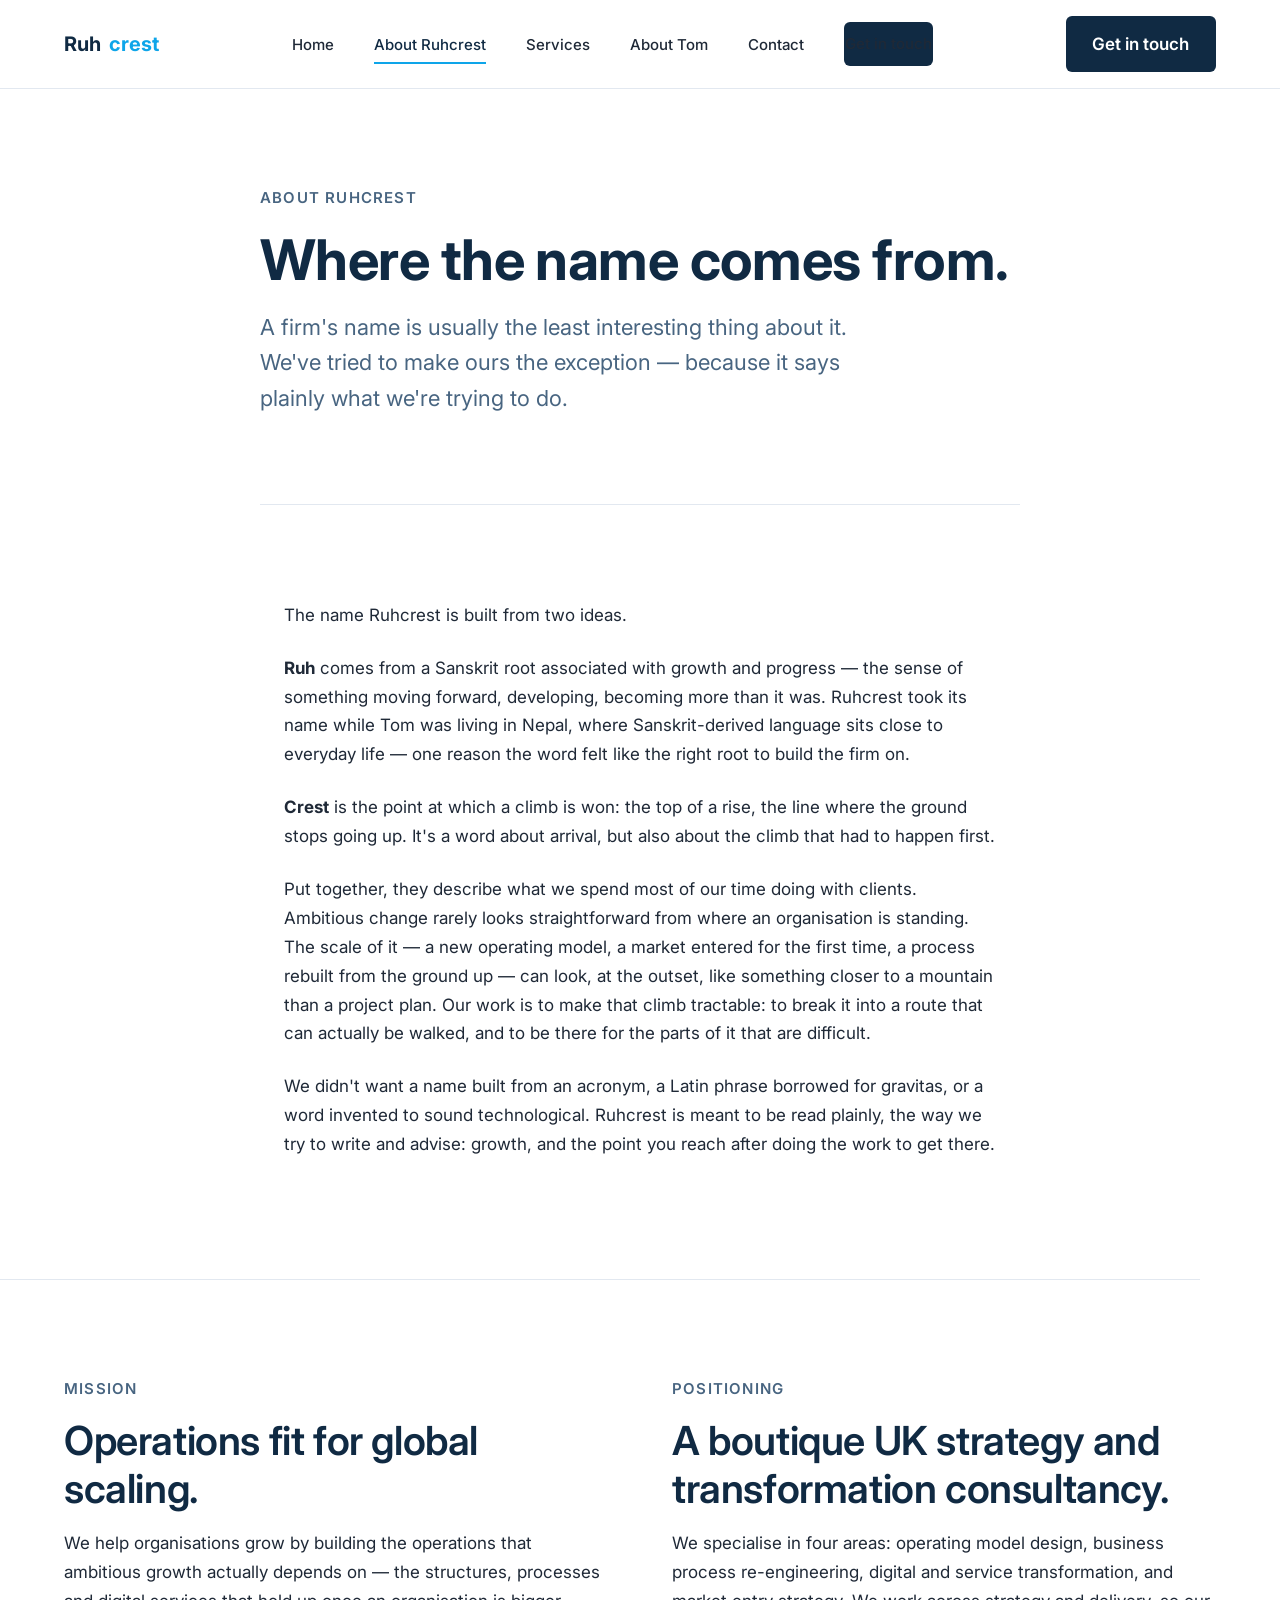
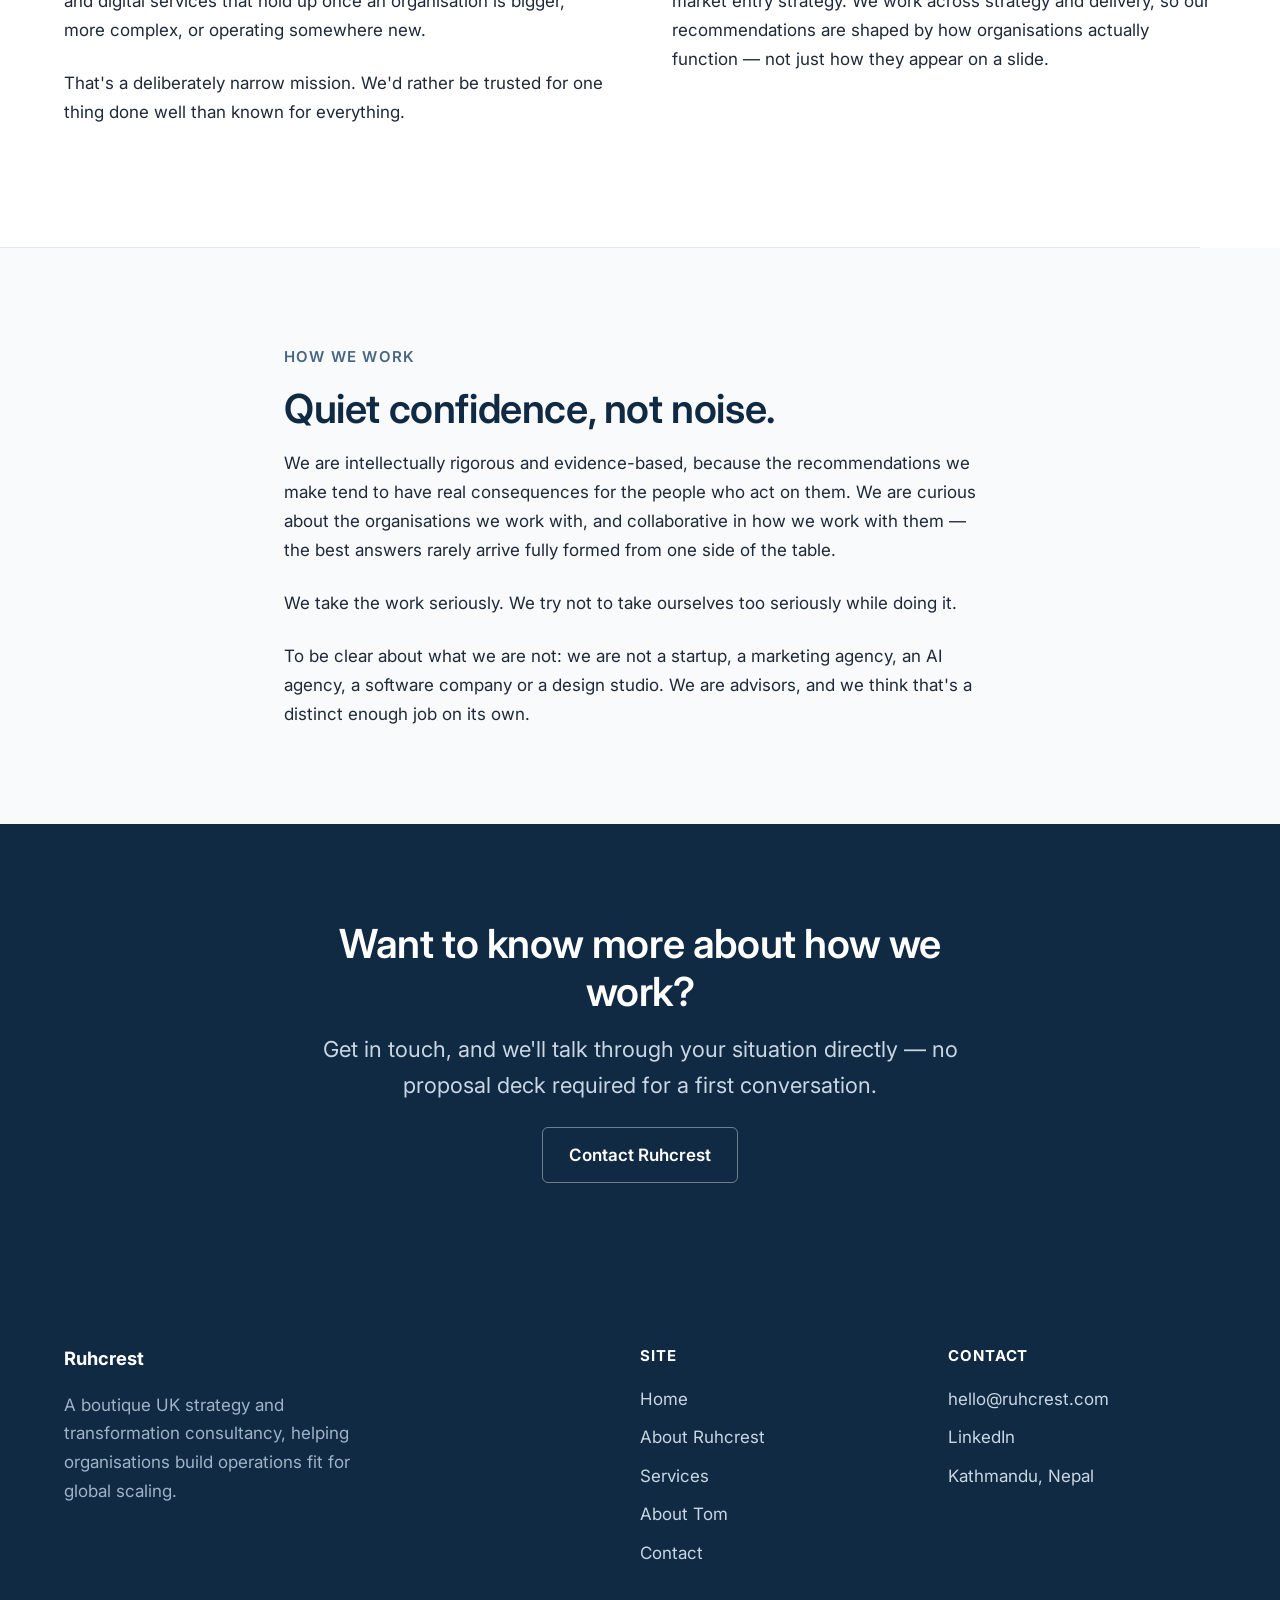
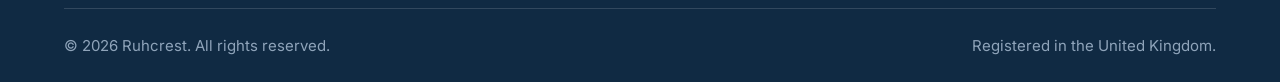
==== about.html @ d0ab8a47 "Initial commit: Ruhcrest website draft" ====
<!DOCTYPE html>
<html lang="en">
<head>
  <meta charset="UTF-8">
  <meta name="viewport" content="width=device-width, initial-scale=1.0">
  <title>About Ruhcrest — Strategy &amp; Transformation Consultancy</title>
  <meta name="description" content="The story behind the name Ruhcrest, and the firm's mission, positioning and approach.">
  <link rel="preconnect" href="https://fonts.googleapis.com">
  <link rel="preconnect" href="https://fonts.gstatic.com" crossorigin>
  <link href="https://fonts.googleapis.com/css2?family=Inter:wght@400;500;600;700&display=swap" rel="stylesheet">
  <link rel="stylesheet" href="css/styles.css">
  <link rel="icon" href="assets/favicon.svg" type="image/svg+xml">
</head>
<body>
  <a class="skip-link" href="#main">Skip to content</a>

  <header class="site-header">
    <nav class="nav" aria-label="Primary">
      <a href="index.html" class="brand">Ruh<span class="brand-crest">crest</span></a>
      <button class="nav-toggle" aria-expanded="false" aria-controls="nav-links" aria-label="Open menu">
        <span></span>
      </button>
      <ul class="nav-links" id="nav-links">
        <li><a href="index.html">Home</a></li>
        <li><a href="about.html" aria-current="page">About Ruhcrest</a></li>
        <li><a href="services.html">Services</a></li>
        <li><a href="team.html">About Tom</a></li>
        <li><a href="contact.html">Contact</a></li>
        <li class="nav-cta-mobile"><a href="contact.html" class="btn btn-primary">Get in touch</a></li>
      </ul>
      <a href="contact.html" class="btn btn-primary nav-cta">Get in touch</a>
    </nav>
  </header>

  <main id="main">

    <section class="page-header container-narrow">
      <span class="eyebrow">About Ruhcrest</span>
      <h1>Where the name comes from.</h1>
      <p class="lead">A firm's name is usually the least interesting thing about it. We've tried to make ours the exception — because it says plainly what we're trying to do.</p>
    </section>

    <section class="section">
      <div class="container-narrow">
        <p>The name Ruhcrest is built from two ideas.</p>

        <p><strong>Ruh</strong> comes from a Sanskrit root associated with growth and progress — the sense of something moving forward, developing, becoming more than it was. Ruhcrest took its name while Tom was living in Nepal, where Sanskrit-derived language sits close to everyday life — one reason the word felt like the right root to build the firm on.</p>

        <p><strong>Crest</strong> is the point at which a climb is won: the top of a rise, the line where the ground stops going up. It's a word about arrival, but also about the climb that had to happen first.</p>

        <p>Put together, they describe what we spend most of our time doing with clients. Ambitious change rarely looks straightforward from where an organisation is standing. The scale of it — a new operating model, a market entered for the first time, a process rebuilt from the ground up — can look, at the outset, like something closer to a mountain than a project plan. Our work is to make that climb tractable: to break it into a route that can actually be walked, and to be there for the parts of it that are difficult.</p>

        <p>We didn't want a name built from an acronym, a Latin phrase borrowed for gravitas, or a word invented to sound technological. Ruhcrest is meant to be read plainly, the way we try to write and advise: growth, and the point you reach after doing the work to get there.</p>
      </div>
    </section>

    <hr class="section-divider container">

    <section class="section">
      <div class="container split">
        <div>
          <span class="eyebrow">Mission</span>
          <h2>Operations fit for global scaling.</h2>
          <p>We help organisations grow by building the operations that ambitious growth actually depends on — the structures, processes and digital services that hold up once an organisation is bigger, more complex, or operating somewhere new.</p>
          <p>That's a deliberately narrow mission. We'd rather be trusted for one thing done well than known for everything.</p>
        </div>
        <div>
          <span class="eyebrow">Positioning</span>
          <h2>A boutique UK strategy and transformation consultancy.</h2>
          <p>We specialise in four areas: operating model design, business process re-engineering, digital and service transformation, and market entry strategy. We work across strategy and delivery, so our recommendations are shaped by how organisations actually function — not just how they appear on a slide.</p>
        </div>
      </div>
    </section>

    <hr class="section-divider container">

    <section class="section section-grey">
      <div class="container-narrow">
        <span class="eyebrow">How we work</span>
        <h2>Quiet confidence, not noise.</h2>
        <p>We are intellectually rigorous and evidence-based, because the recommendations we make tend to have real consequences for the people who act on them. We are curious about the organisations we work with, and collaborative in how we work with them — the best answers rarely arrive fully formed from one side of the table.</p>
        <p>We take the work seriously. We try not to take ourselves too seriously while doing it.</p>
        <p class="mb-0">To be clear about what we are not: we are not a startup, a marketing agency, an AI agency, a software company or a design studio. We are advisors, and we think that's a distinct enough job on its own.</p>
      </div>
    </section>

    <section class="cta-band">
      <div class="container-narrow">
        <h2>Want to know more about how we work?</h2>
        <p class="lead">Get in touch, and we'll talk through your situation directly — no proposal deck required for a first conversation.</p>
        <div class="btn-row">
          <a href="contact.html" class="btn btn-secondary">Contact Ruhcrest</a>
        </div>
      </div>
    </section>

  </main>

  <footer class="site-footer">
    <div class="container">
      <div class="footer-grid">
        <div>
          <p class="footer-brand">Ruhcrest</p>
          <p class="footer-tagline">A boutique UK strategy and transformation consultancy, helping organisations build operations fit for global scaling.</p>
        </div>
        <div>
          <p class="footer-heading">Site</p>
          <ul class="footer-links">
            <li><a href="index.html">Home</a></li>
            <li><a href="about.html">About Ruhcrest</a></li>
            <li><a href="services.html">Services</a></li>
            <li><a href="team.html">About Tom</a></li>
            <li><a href="contact.html">Contact</a></li>
          </ul>
        </div>
        <div>
          <p class="footer-heading">Contact</p>
          <ul class="footer-links">
            <li><a href="mailto:hello@ruhcrest.com">hello@ruhcrest.com</a></li>
            <li><a href="https://www.linkedin.com/company/ruhcrest" target="_blank" rel="noopener">LinkedIn</a></li>
            <li>Kathmandu, Nepal</li>
          </ul>
        </div>
      </div>
      <div class="footer-bottom">
        <span>© 2026 Ruhcrest. All rights reserved.</span>
        <span>Registered in the United Kingdom.</span>
      </div>
    </div>
  </footer>

  <script src="js/main.js"></script>
</body>
</html>
---- css/styles.css ----
/* =========================================================
   Ruhcrest — Stylesheet
   A boutique strategy and transformation consultancy.
   Design language: The Economist / GOV.UK / McKinsey.
   Calm, evidence-based, restrained. No gradients, no glow.
   ========================================================= */

/* ---- 1. Design tokens ---------------------------------- */
:root {
  /* Colour */
  --color-primary: #102A43;      /* deep navy — headings, nav, footer */
  --color-secondary: #486581;    /* steel blue — supporting text, links */
  --color-accent: #0EA5E9;       /* sky blue — used sparingly */
  --color-background: #FFFFFF;
  --color-text: #1F2937;
  --color-light-grey: #F8FAFC;
  --color-border: #E2E8F0;
  --color-border-strong: #CBD5E1;

  /* Type */
  --font-base: 'Inter', -apple-system, BlinkMacSystemFont, 'Segoe UI', Roboto, sans-serif;
  --fs-h1: clamp(2.25rem, 4vw + 1rem, 3.5rem);
  --fs-h2: clamp(1.75rem, 2.4vw + 1rem, 2.5rem);
  --fs-h3: clamp(1.25rem, 1.2vw + 1rem, 1.5rem);
  --fs-lead: clamp(1.125rem, 1vw + 1rem, 1.375rem);
  --fs-body: 1.0625rem;
  --fs-small: 0.9375rem;
  --lh-heading: 1.2;
  --lh-body: 1.7;

  /* Layout */
  --max-width: 1200px;
  --max-width-narrow: 760px;
  --space-1: 0.5rem;
  --space-2: 1rem;
  --space-3: 1.5rem;
  --space-4: 2.5rem;
  --space-5: 4rem;
  --space-6: 6rem;
  --space-7: 8rem;
  --radius: 6px;
  --shadow-soft: 0 1px 3px rgba(16, 42, 67, 0.06), 0 4px 16px rgba(16, 42, 67, 0.06);
}

/* ---- 2. Reset -------------------------------------------- */
*, *::before, *::after { box-sizing: border-box; }
html { scroll-behavior: smooth; }
body {
  margin: 0;
  font-family: var(--font-base);
  font-size: var(--fs-body);
  line-height: var(--lh-body);
  color: var(--color-text);
  background: var(--color-background);
  -webkit-font-smoothing: antialiased;
}
img { max-width: 100%; display: block; }
ul, ol { padding: 0; margin: 0; }
figure { margin: 0; }

h1, h2, h3, h4 {
  font-family: var(--font-base);
  color: var(--color-primary);
  line-height: var(--lh-heading);
  font-weight: 600;
  margin: 0 0 var(--space-2);
  letter-spacing: -0.01em;
}
h1 { font-size: var(--fs-h1); font-weight: 700; }
h2 { font-size: var(--fs-h2); }
h3 { font-size: var(--fs-h3); }
p { margin: 0 0 var(--space-3); }
a { color: var(--color-secondary); text-decoration: none; }
a:hover { color: var(--color-primary); }
a:focus-visible,
button:focus-visible,
input:focus-visible,
textarea:focus-visible {
  outline: 2px solid var(--color-accent);
  outline-offset: 3px;
}

@media (prefers-reduced-motion: reduce) {
  html { scroll-behavior: auto; }
  * { animation-duration: 0.001ms !important; transition-duration: 0.001ms !important; }
}

/* ---- 3. Layout helpers ------------------------------------ */
.container {
  max-width: var(--max-width);
  margin: 0 auto;
  padding: 0 var(--space-3);
}
.container-narrow {
  max-width: var(--max-width-narrow);
  margin: 0 auto;
  padding: 0 var(--space-3);
}
.section { padding: var(--space-6) 0; }
.section-tight { padding: var(--space-5) 0; }
.section-grey { background: var(--color-light-grey); }
.section-divider {
  border: 0;
  border-top: 1px solid var(--color-border);
  margin: 0;
}
.eyebrow {
  display: block;
  font-size: var(--fs-small);
  font-weight: 600;
  text-transform: uppercase;
  letter-spacing: 0.08em;
  color: var(--color-secondary);
  margin-bottom: var(--space-2);
}
.lead {
  font-size: var(--fs-lead);
  color: var(--color-secondary);
  line-height: 1.6;
}
.visually-hidden {
  position: absolute;
  width: 1px; height: 1px;
  padding: 0; margin: -1px;
  overflow: hidden;
  clip: rect(0,0,0,0);
  white-space: nowrap; border: 0;
}
.skip-link {
  position: absolute;
  left: -9999px;
  top: 0;
  background: var(--color-primary);
  color: #fff;
  padding: var(--space-2) var(--space-3);
  z-index: 200;
  border-radius: 0 0 var(--radius) 0;
}
.skip-link:focus {
  left: 0;
  color: #fff;
}

/* ---- 4. Buttons ------------------------------------------- */
.btn {
  display: inline-flex;
  align-items: center;
  gap: 0.5rem;
  font-family: var(--font-base);
  font-size: var(--fs-body);
  font-weight: 600;
  padding: 0.8rem 1.6rem;
  border-radius: var(--radius);
  border: 1px solid transparent;
  cursor: pointer;
  transition: background-color 0.15s ease, color 0.15s ease, border-color 0.15s ease;
}
.btn-primary {
  background: var(--color-primary);
  color: #fff;
}
.btn-primary:hover { background: #0B1F32; color: #fff; }
.btn-secondary {
  background: transparent;
  color: var(--color-primary);
  border-color: var(--color-border-strong);
}
.btn-secondary:hover {
  border-color: var(--color-primary);
  color: var(--color-primary);
  background: var(--color-light-grey);
}
.btn-row { display: flex; flex-wrap: wrap; gap: var(--space-2); }

/* ---- 5. Header / navigation --------------------------------- */
.site-header {
  border-bottom: 1px solid var(--color-border);
  background: rgba(255, 255, 255, 0.96);
  position: sticky;
  top: 0;
  z-index: 100;
  backdrop-filter: saturate(180%) blur(6px);
}
.nav {
  max-width: var(--max-width);
  margin: 0 auto;
  padding: var(--space-2) var(--space-3);
  display: flex;
  align-items: center;
  justify-content: space-between;
}
.brand {
  display: flex;
  align-items: baseline;
  gap: 0.5rem;
  font-weight: 700;
  font-size: 1.25rem;
  color: var(--color-primary);
}
.brand span.brand-crest {
  color: var(--color-accent);
}
.nav-links {
  display: flex;
  align-items: center;
  gap: var(--space-4);
  list-style: none;
}
.nav-links a {
  color: var(--color-text);
  font-weight: 500;
  font-size: var(--fs-small);
  padding: 0.5rem 0;
  border-bottom: 2px solid transparent;
}
.nav-links a:hover,
.nav-links a[aria-current="page"] {
  color: var(--color-primary);
  border-bottom-color: var(--color-accent);
}
.nav-cta { display: none; }
.nav-toggle {
  display: none;
  background: none;
  border: 1px solid var(--color-border-strong);
  border-radius: var(--radius);
  padding: 0.5rem 0.7rem;
  cursor: pointer;
}
.nav-toggle span,
.nav-toggle span::before,
.nav-toggle span::after {
  display: block;
  width: 20px;
  height: 2px;
  background: var(--color-primary);
  position: relative;
  transition: transform 0.2s ease;
}
.nav-toggle span::before,
.nav-toggle span::after {
  content: "";
  position: absolute;
  left: 0;
}
.nav-toggle span::before { top: -6px; }
.nav-toggle span::after { top: 6px; }

@media (min-width: 860px) {
  .nav-cta { display: inline-flex; }
}

@media (max-width: 859px) {
  .nav-toggle { display: inline-flex; align-items: center; justify-content: center; }
  .nav-links {
    position: absolute;
    top: 100%;
    left: 0;
    right: 0;
    background: #fff;
    flex-direction: column;
    align-items: flex-start;
    gap: 0;
    border-bottom: 1px solid var(--color-border);
    max-height: 0;
    overflow: hidden;
    transition: max-height 0.25s ease;
  }
  .nav-links.is-open { max-height: 400px; }
  .nav-links li { width: 100%; }
  .nav-links a {
    display: block;
    width: 100%;
    padding: var(--space-2) var(--space-3);
    border-bottom: 1px solid var(--color-border);
  }
  .nav-links .nav-cta-mobile { display: block; padding: var(--space-2) var(--space-3); }
}

/* ---- 6. Hero ------------------------------------------------ */
.hero {
  padding: var(--space-7) 0 var(--space-6);
  position: relative;
  overflow: hidden;
}
.hero-inner {
  max-width: 760px;
}
.hero h1 { margin-bottom: var(--space-3); }
.hero .lead { margin-bottom: var(--space-4); max-width: 620px; }
.hero-contour {
  position: absolute;
  right: -60px;
  bottom: -40px;
  width: 46%;
  min-width: 320px;
  opacity: 0.9;
  pointer-events: none;
}
@media (max-width: 760px) {
  .hero-contour { display: none; }
}

/* ---- 7. Cards ------------------------------------------------ */
.card-grid {
  display: grid;
  grid-template-columns: repeat(auto-fit, minmax(250px, 1fr));
  gap: var(--space-3);
}
.card {
  background: #fff;
  border: 1px solid var(--color-border);
  border-radius: var(--radius);
  padding: var(--space-4);
  box-shadow: var(--shadow-soft);
  transition: border-color 0.15s ease;
}
.card:hover { border-color: var(--color-border-strong); }
.card-icon {
  color: var(--color-primary);
  margin-bottom: var(--space-2);
}
.card h3 { margin-bottom: var(--space-1); }
.card p { margin-bottom: 0; color: var(--color-secondary); }
.card-link {
  display: inline-block;
  margin-top: var(--space-2);
  font-weight: 600;
  font-size: var(--fs-small);
}

/* ---- 8. Two-column layout ------------------------------------ */
.split {
  display: grid;
  grid-template-columns: 1fr 1fr;
  gap: var(--space-5);
  align-items: start;
}
@media (max-width: 760px) {
  .split { grid-template-columns: 1fr; gap: var(--space-4); }
}
.split-reverse { direction: rtl; }
.split-reverse > * { direction: ltr; }

/* ---- 9. Lists with markers ------------------------------------ */
.check-list { list-style: none; display: grid; gap: var(--space-2); }
.check-list li {
  display: flex;
  gap: 0.75rem;
  align-items: flex-start;
  color: var(--color-text);
}
.check-list svg { flex-shrink: 0; margin-top: 3px; color: var(--color-accent); }

/* ---- 10. Experience / sector list ------------------------------ */
.experience-list {
  list-style: none;
  display: grid;
  gap: 0;
  border-top: 1px solid var(--color-border);
}
.experience-list li {
  display: grid;
  grid-template-columns: 220px 1fr;
  gap: var(--space-3);
  padding: var(--space-3) 0;
  border-bottom: 1px solid var(--color-border);
}
.experience-list dt {
  font-weight: 600;
  color: var(--color-primary);
}
.experience-list dd { margin: 0; color: var(--color-secondary); }
@media (max-width: 660px) {
  .experience-list li { grid-template-columns: 1fr; gap: var(--space-1); }
}

/* ---- 11. Service detail blocks ---------------------------------- */
.service-block {
  padding: var(--space-6) 0;
  border-bottom: 1px solid var(--color-border);
}
.service-block:last-of-type { border-bottom: none; }
.service-number {
  font-size: var(--fs-small);
  font-weight: 700;
  color: var(--color-accent);
  letter-spacing: 0.06em;
  display: block;
  margin-bottom: var(--space-2);
}
.service-grid {
  display: grid;
  grid-template-columns: repeat(3, 1fr);
  gap: var(--space-4);
  margin-top: var(--space-4);
}
.service-grid h4 {
  font-size: var(--fs-small);
  text-transform: uppercase;
  letter-spacing: 0.06em;
  color: var(--color-secondary);
  font-weight: 700;
  margin-bottom: var(--space-2);
}
@media (max-width: 760px) {
  .service-grid { grid-template-columns: 1fr; gap: var(--space-3); }
}

/* ---- 12. Portrait placeholder ------------------------------------ */
.portrait-placeholder {
  width: 100%;
  aspect-ratio: 4 / 5;
  background: var(--color-light-grey);
  border: 1px solid var(--color-border);
  border-radius: var(--radius);
  display: flex;
  align-items: center;
  justify-content: center;
  color: var(--color-secondary);
}

/* ---- 13. CTA band -------------------------------------------------- */
.cta-band {
  background: var(--color-primary);
  color: #fff;
  padding: var(--space-6) 0;
  text-align: center;
}
.cta-band h2 { color: #fff; }
.cta-band .lead { color: #C9D6E3; margin-left: auto; margin-right: auto; }
.cta-band .btn-row { justify-content: center; }
.cta-band .btn-secondary {
  color: #fff;
  border-color: rgba(255,255,255,0.4);
}
.cta-band .btn-secondary:hover {
  background: rgba(255,255,255,0.08);
  border-color: #fff;
}

/* ---- 14. Contact page ------------------------------------------------ */
.contact-grid {
  display: grid;
  grid-template-columns: 1fr 1.2fr;
  gap: var(--space-5);
}
@media (max-width: 820px) {
  .contact-grid { grid-template-columns: 1fr; }
}
.contact-detail {
  display: flex;
  gap: var(--space-2);
  align-items: flex-start;
  padding: var(--space-3) 0;
  border-bottom: 1px solid var(--color-border);
}
.contact-detail:first-child { border-top: 1px solid var(--color-border); }
.contact-detail svg { color: var(--color-primary); flex-shrink: 0; margin-top: 2px; }
.contact-detail h3 { font-size: var(--fs-body); margin-bottom: 0.2rem; }
.contact-detail p { margin: 0; color: var(--color-secondary); }

.form-field { margin-bottom: var(--space-3); }
.form-field label {
  display: block;
  font-weight: 600;
  font-size: var(--fs-small);
  margin-bottom: 0.4rem;
  color: var(--color-primary);
}
.form-field input,
.form-field textarea {
  width: 100%;
  font-family: var(--font-base);
  font-size: var(--fs-body);
  padding: 0.7rem 0.85rem;
  border: 1px solid var(--color-border-strong);
  border-radius: var(--radius);
  color: var(--color-text);
  background: #fff;
}
.form-field textarea { resize: vertical; min-height: 140px; }
.form-note {
  font-size: var(--fs-small);
  color: var(--color-secondary);
  margin-top: var(--space-1);
}
.form-status {
  margin-top: var(--space-2);
  font-size: var(--fs-small);
  font-weight: 600;
}
.form-status[data-state="success"] { color: #0F766E; }

/* ---- 15. Footer ------------------------------------------------------- */
.site-footer {
  background: var(--color-primary);
  color: #C9D6E3;
  padding: var(--space-5) 0 var(--space-3);
}
.footer-grid {
  display: grid;
  grid-template-columns: 2fr 1fr 1fr;
  gap: var(--space-4);
  padding-bottom: var(--space-4);
  border-bottom: 1px solid rgba(255,255,255,0.14);
}
@media (max-width: 660px) {
  .footer-grid { grid-template-columns: 1fr; gap: var(--space-3); }
}
.footer-brand { color: #fff; font-weight: 700; font-size: 1.15rem; margin-bottom: var(--space-2); }
.footer-tagline { max-width: 320px; color: #9FB3C8; margin-bottom: 0; }
.footer-heading {
  color: #fff;
  font-size: var(--fs-small);
  text-transform: uppercase;
  letter-spacing: 0.06em;
  font-weight: 700;
  margin-bottom: var(--space-2);
}
.footer-links { list-style: none; display: grid; gap: 0.6rem; }
.footer-links a { color: #C9D6E3; }
.footer-links a:hover { color: #fff; }
.footer-bottom {
  display: flex;
  justify-content: space-between;
  align-items: center;
  flex-wrap: wrap;
  gap: var(--space-2);
  padding-top: var(--space-3);
  font-size: var(--fs-small);
  color: #8FA4BA;
}

/* ---- 16. Page header (interior pages) ---------------------------------- */
.page-header {
  padding: var(--space-6) 0 var(--space-5);
  border-bottom: 1px solid var(--color-border);
}
.page-header .lead { max-width: 620px; }

/* ---- 17. Utility spacing --------------------------------------------- */
.mt-0 { margin-top: 0; }
.mb-0 { margin-bottom: 0; }
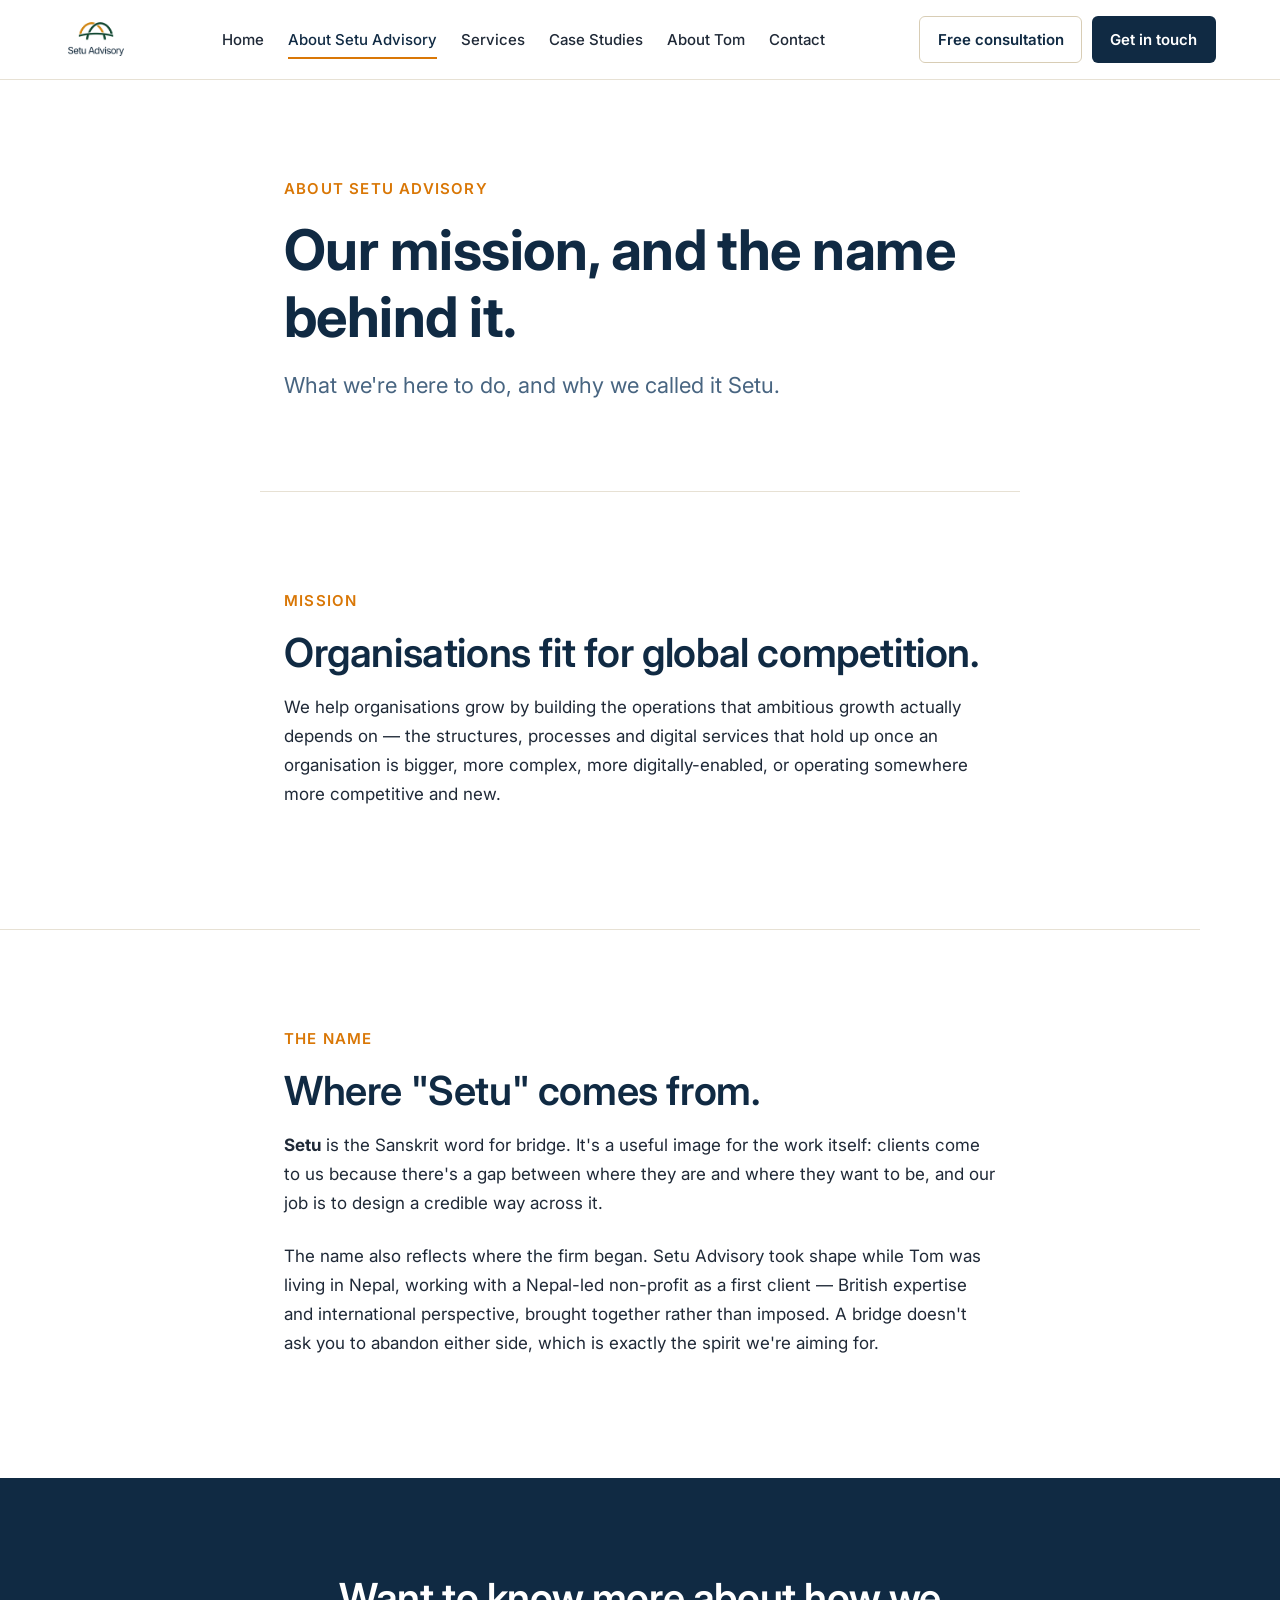
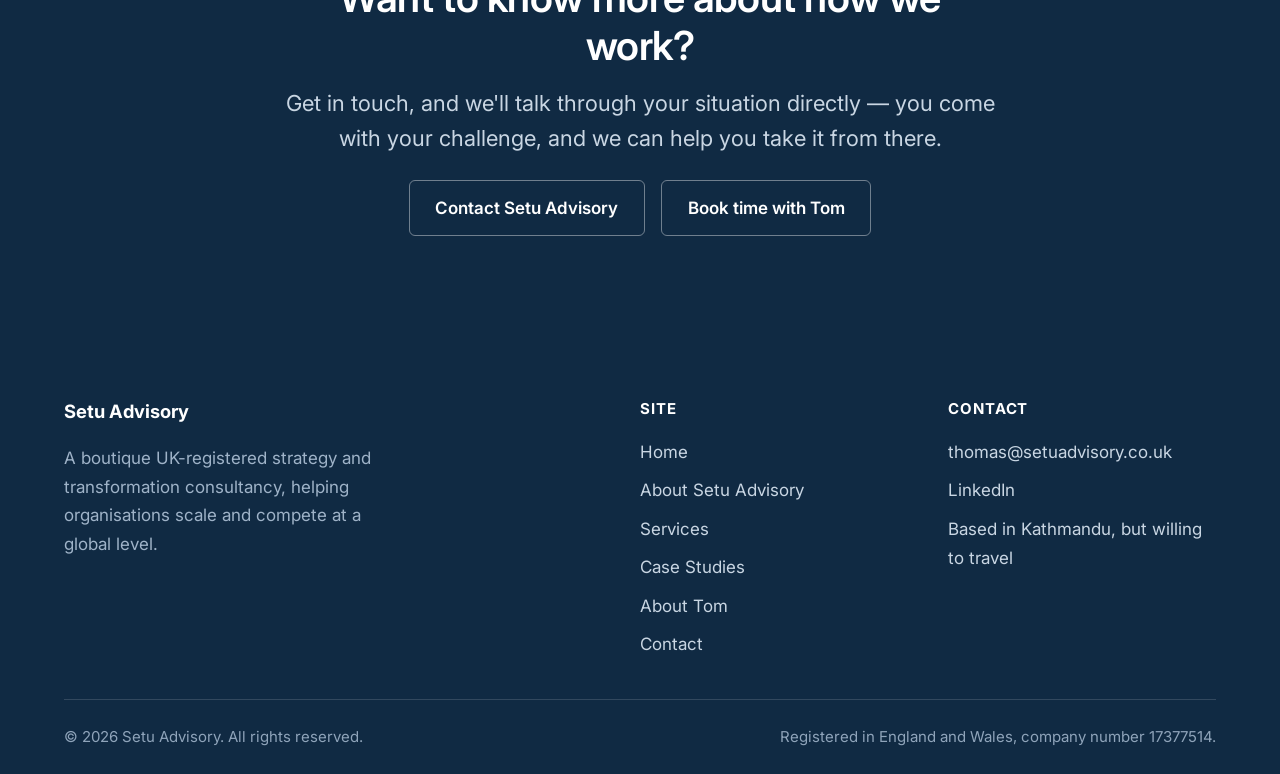
==== commit eaa790c7: "Setu advisory early draft For accessibility testing. Uploaded on 31st August 2026" ====
--- a/about.html
+++ b/about.html
@@ -3,93 +3,77 @@
 <head>
   <meta charset="UTF-8">
   <meta name="viewport" content="width=device-width, initial-scale=1.0">
-  <title>About Ruhcrest — Strategy &amp; Transformation Consultancy</title>
-  <meta name="description" content="The story behind the name Ruhcrest, and the firm's mission, positioning and approach.">
+  <title>About Setu Advisory — Strategy &amp; Transformation Consultancy</title>
+  <meta name="description" content="The story behind the name Setu Advisory, and the firm's mission, positioning and approach.">
   <link rel="preconnect" href="https://fonts.googleapis.com">
   <link rel="preconnect" href="https://fonts.gstatic.com" crossorigin>
   <link href="https://fonts.googleapis.com/css2?family=Inter:wght@400;500;600;700&display=swap" rel="stylesheet">
   <link rel="stylesheet" href="css/styles.css">
-  <link rel="icon" href="assets/favicon.svg" type="image/svg+xml">
+  <link rel="icon" href="assets/favicon-32.png" sizes="32x32" type="image/png">
+  <link rel="icon" href="assets/favicon-64.png" sizes="64x64" type="image/png">
+  <link rel="apple-touch-icon" href="assets/apple-touch-icon.png">
 </head>
 <body>
   <a class="skip-link" href="#main">Skip to content</a>
 
   <header class="site-header">
     <nav class="nav" aria-label="Primary">
-      <a href="index.html" class="brand">Ruh<span class="brand-crest">crest</span></a>
+      <a href="index.html" class="brand"><img src="assets/setu-logo.png" alt="Setu Advisory" class="brand-logo"></a>
       <button class="nav-toggle" aria-expanded="false" aria-controls="nav-links" aria-label="Open menu">
         <span></span>
       </button>
       <ul class="nav-links" id="nav-links">
         <li><a href="index.html">Home</a></li>
-        <li><a href="about.html" aria-current="page">About Ruhcrest</a></li>
+        <li><a href="about.html" aria-current="page">About Setu Advisory</a></li>
         <li><a href="services.html">Services</a></li>
+        <li><a href="case-studies.html">Case Studies</a></li>
         <li><a href="team.html">About Tom</a></li>
         <li><a href="contact.html">Contact</a></li>
         <li class="nav-cta-mobile"><a href="contact.html" class="btn btn-primary">Get in touch</a></li>
+        <li class="nav-cta-mobile"><a href="https://outlook.office.com/bookwithme/user/1473d8aa62ce41c8b2084eeffc072113@setuadvisory.co.uk/meetingtype/dMQkPKHw8kKmW9pJiiw7EA2?anonymous&ismsaljsauthenabled&ep=email" target="_blank" rel="noopener" class="btn btn-secondary">Free consultation</a></li>
       </ul>
-      <a href="contact.html" class="btn btn-primary nav-cta">Get in touch</a>
+      <div class="nav-cta-group">
+        <a href="https://outlook.office.com/bookwithme/user/1473d8aa62ce41c8b2084eeffc072113@setuadvisory.co.uk/meetingtype/dMQkPKHw8kKmW9pJiiw7EA2?anonymous&ismsaljsauthenabled&ep=email" target="_blank" rel="noopener" class="btn btn-secondary">Free consultation</a>
+        <a href="contact.html" class="btn btn-primary">Get in touch</a>
+      </div>
     </nav>
   </header>
 
   <main id="main">
 
     <section class="page-header container-narrow">
-      <span class="eyebrow">About Ruhcrest</span>
-      <h1>Where the name comes from.</h1>
-      <p class="lead">A firm's name is usually the least interesting thing about it. We've tried to make ours the exception — because it says plainly what we're trying to do.</p>
+      <span class="eyebrow">About Setu Advisory</span>
+      <h1>Our mission, and the name behind it.</h1>
+      <p class="lead">What we're here to do, and why we called it Setu.</p>
     </section>
 
     <section class="section">
       <div class="container-narrow">
-        <p>The name Ruhcrest is built from two ideas.</p>
-
-        <p><strong>Ruh</strong> comes from a Sanskrit root associated with growth and progress — the sense of something moving forward, developing, becoming more than it was. Ruhcrest took its name while Tom was living in Nepal, where Sanskrit-derived language sits close to everyday life — one reason the word felt like the right root to build the firm on.</p>
-
-        <p><strong>Crest</strong> is the point at which a climb is won: the top of a rise, the line where the ground stops going up. It's a word about arrival, but also about the climb that had to happen first.</p>
-
-        <p>Put together, they describe what we spend most of our time doing with clients. Ambitious change rarely looks straightforward from where an organisation is standing. The scale of it — a new operating model, a market entered for the first time, a process rebuilt from the ground up — can look, at the outset, like something closer to a mountain than a project plan. Our work is to make that climb tractable: to break it into a route that can actually be walked, and to be there for the parts of it that are difficult.</p>
-
-        <p>We didn't want a name built from an acronym, a Latin phrase borrowed for gravitas, or a word invented to sound technological. Ruhcrest is meant to be read plainly, the way we try to write and advise: growth, and the point you reach after doing the work to get there.</p>
+        <span class="eyebrow">Mission</span>
+        <h2>Organisations fit for global competition.</h2>
+        <p>We help organisations grow by building the operations that ambitious growth actually depends on — the structures, processes and digital services that hold up once an organisation is bigger, more complex, more digitally-enabled, or operating somewhere more competitive and new.</p>
       </div>
     </section>
 
     <hr class="section-divider container">
 
     <section class="section">
-      <div class="container split">
-        <div>
-          <span class="eyebrow">Mission</span>
-          <h2>Operations fit for global scaling.</h2>
-          <p>We help organisations grow by building the operations that ambitious growth actually depends on — the structures, processes and digital services that hold up once an organisation is bigger, more complex, or operating somewhere new.</p>
-          <p>That's a deliberately narrow mission. We'd rather be trusted for one thing done well than known for everything.</p>
-        </div>
-        <div>
-          <span class="eyebrow">Positioning</span>
-          <h2>A boutique UK strategy and transformation consultancy.</h2>
-          <p>We specialise in four areas: operating model design, business process re-engineering, digital and service transformation, and market entry strategy. We work across strategy and delivery, so our recommendations are shaped by how organisations actually function — not just how they appear on a slide.</p>
-        </div>
-      </div>
-    </section>
+      <div class="container-narrow">
+        <span class="eyebrow">The name</span>
+        <h2>Where "Setu" comes from.</h2>
+        <p><strong>Setu</strong> is the Sanskrit word for bridge. It's a useful image for the work itself: clients come to us because there's a gap between where they are and where they want to be, and our job is to design a credible way across it.</p>
 
-    <hr class="section-divider container">
-
-    <section class="section section-grey">
-      <div class="container-narrow">
-        <span class="eyebrow">How we work</span>
-        <h2>Quiet confidence, not noise.</h2>
-        <p>We are intellectually rigorous and evidence-based, because the recommendations we make tend to have real consequences for the people who act on them. We are curious about the organisations we work with, and collaborative in how we work with them — the best answers rarely arrive fully formed from one side of the table.</p>
-        <p>We take the work seriously. We try not to take ourselves too seriously while doing it.</p>
-        <p class="mb-0">To be clear about what we are not: we are not a startup, a marketing agency, an AI agency, a software company or a design studio. We are advisors, and we think that's a distinct enough job on its own.</p>
+        <p>The name also reflects where the firm began. Setu Advisory took shape while Tom was living in Nepal, working with a Nepal-led non-profit as a first client — British expertise and international perspective, brought together rather than imposed. A bridge doesn't ask you to abandon either side, which is exactly the spirit we're aiming for.</p>
       </div>
     </section>
 
     <section class="cta-band">
       <div class="container-narrow">
         <h2>Want to know more about how we work?</h2>
-        <p class="lead">Get in touch, and we'll talk through your situation directly — no proposal deck required for a first conversation.</p>
+        <p class="lead">Get in touch, and we'll talk through your situation directly — you come with your challenge, and we can help you take it from there.</p>
         <div class="btn-row">
-          <a href="contact.html" class="btn btn-secondary">Contact Ruhcrest</a>
+          <a href="contact.html" class="btn btn-secondary">Contact Setu Advisory</a>
+          <a href="https://outlook.office.com/bookwithme/user/1473d8aa62ce41c8b2084eeffc072113@setuadvisory.co.uk/meetingtype/dMQkPKHw8kKmW9pJiiw7EA2?anonymous&ismsaljsauthenabled&ep=email" target="_blank" rel="noopener" class="btn btn-secondary">Book time with Tom</a>
         </div>
       </div>
     </section>
@@ -100,15 +84,16 @@
     <div class="container">
       <div class="footer-grid">
         <div>
-          <p class="footer-brand">Ruhcrest</p>
-          <p class="footer-tagline">A boutique UK strategy and transformation consultancy, helping organisations build operations fit for global scaling.</p>
+          <p class="footer-brand">Setu Advisory</p>
+          <p class="footer-tagline">A boutique UK-registered strategy and transformation consultancy, helping organisations scale and compete at a global level.</p>
         </div>
         <div>
           <p class="footer-heading">Site</p>
           <ul class="footer-links">
             <li><a href="index.html">Home</a></li>
-            <li><a href="about.html">About Ruhcrest</a></li>
+            <li><a href="about.html">About Setu Advisory</a></li>
             <li><a href="services.html">Services</a></li>
+            <li><a href="case-studies.html">Case Studies</a></li>
             <li><a href="team.html">About Tom</a></li>
             <li><a href="contact.html">Contact</a></li>
           </ul>
@@ -116,15 +101,15 @@
         <div>
           <p class="footer-heading">Contact</p>
           <ul class="footer-links">
-            <li><a href="mailto:hello@ruhcrest.com">hello@ruhcrest.com</a></li>
-            <li><a href="https://www.linkedin.com/company/ruhcrest" target="_blank" rel="noopener">LinkedIn</a></li>
-            <li>Kathmandu, Nepal</li>
+            <li><a href="mailto:thomas@setuadvisory.co.uk">thomas@setuadvisory.co.uk</a></li>
+            <li><a href="https://www.linkedin.com/in/tomhschneider/" target="_blank" rel="noopener">LinkedIn</a></li>
+            <li>Based in Kathmandu, but willing to travel</li>
           </ul>
         </div>
       </div>
       <div class="footer-bottom">
-        <span>© 2026 Ruhcrest. All rights reserved.</span>
-        <span>Registered in the United Kingdom.</span>
+        <span>© 2026 Setu Advisory. All rights reserved.</span>
+        <span>Registered in England and Wales, company number 17377514.</span>
       </div>
     </div>
   </footer>
--- a/css/styles.css
+++ b/css/styles.css
@@ -1,5 +1,5 @@
 /* =========================================================
-   Ruhcrest — Stylesheet
+   Setu Advisory — Stylesheet
    A boutique strategy and transformation consultancy.
    Design language: The Economist / GOV.UK / McKinsey.
    Calm, evidence-based, restrained. No gradients, no glow.
@@ -7,15 +7,16 @@
 
 /* ---- 1. Design tokens ---------------------------------- */
 :root {
-  /* Colour */
-  --color-primary: #102A43;      /* deep navy — headings, nav, footer */
-  --color-secondary: #486581;    /* steel blue — supporting text, links */
-  --color-accent: #0EA5E9;       /* sky blue — used sparingly */
+  /* Colour — Setu Advisory style guide */
+  --color-primary: #102A43;      /* deep navy — text, headings, nav, footer */
+  --color-accent: #D97706;       /* mustard — accents, emphasis, links, CTAs */
+  --color-green: #2F6F52;        /* green — secondary signal, positive outcomes */
   --color-background: #FFFFFF;
   --color-text: #1F2937;
-  --color-light-grey: #F8FAFC;
-  --color-border: #E2E8F0;
-  --color-border-strong: #CBD5E1;
+  --color-light-grey: #FDF8F0;   /* warm cream, replaces cool grey */
+  --color-border: #E7E1D4;
+  --color-border-strong: #D8CDB5;
+  --color-muted: #486581;        /* muted navy-tint, for de-emphasised text only */
 
   /* Type */
   --font-base: 'Inter', -apple-system, BlinkMacSystemFont, 'Segoe UI', Roboto, sans-serif;
@@ -70,7 +71,7 @@
 h2 { font-size: var(--fs-h2); }
 h3 { font-size: var(--fs-h3); }
 p { margin: 0 0 var(--space-3); }
-a { color: var(--color-secondary); text-decoration: none; }
+a { color: var(--color-accent); text-decoration: none; }
 a:hover { color: var(--color-primary); }
 a:focus-visible,
 button:focus-visible,
@@ -96,8 +97,8 @@
   margin: 0 auto;
   padding: 0 var(--space-3);
 }
-.section { padding: var(--space-6) 0; }
-.section-tight { padding: var(--space-5) 0; }
+.section { padding-top: var(--space-6); padding-bottom: var(--space-6); }
+.section-tight { padding-top: var(--space-5); padding-bottom: var(--space-5); }
 .section-grey { background: var(--color-light-grey); }
 .section-divider {
   border: 0;
@@ -110,12 +111,12 @@
   font-weight: 600;
   text-transform: uppercase;
   letter-spacing: 0.08em;
-  color: var(--color-secondary);
+  color: var(--color-accent);
   margin-bottom: var(--space-2);
 }
 .lead {
   font-size: var(--fs-lead);
-  color: var(--color-secondary);
+  color: var(--color-muted);
   line-height: 1.6;
 }
 .visually-hidden {
@@ -203,7 +204,7 @@
 .nav-links {
   display: flex;
   align-items: center;
-  gap: var(--space-4);
+  gap: var(--space-3);
   list-style: none;
 }
 .nav-links a {
@@ -218,7 +219,8 @@
   color: var(--color-primary);
   border-bottom-color: var(--color-accent);
 }
-.nav-cta { display: none; }
+.nav-cta-group { display: none; gap: 0.6rem; }
+.nav-cta-mobile { display: none; }
 .nav-toggle {
   display: none;
   background: none;
@@ -246,11 +248,12 @@
 .nav-toggle span::before { top: -6px; }
 .nav-toggle span::after { top: 6px; }
 
-@media (min-width: 860px) {
-  .nav-cta { display: inline-flex; }
-}
-
-@media (max-width: 859px) {
+@media (min-width: 1024px) {
+  .nav-cta-group { display: flex; }
+  .nav-cta-group .btn { padding: 0.6rem 1.1rem; font-size: var(--fs-small); }
+}
+
+@media (max-width: 1023px) {
   .nav-toggle { display: inline-flex; align-items: center; justify-content: center; }
   .nav-links {
     position: absolute;
@@ -279,7 +282,8 @@
 
 /* ---- 6. Hero ------------------------------------------------ */
 .hero {
-  padding: var(--space-7) 0 var(--space-6);
+  padding-top: var(--space-7);
+  padding-bottom: var(--space-6);
   position: relative;
   overflow: hidden;
 }
@@ -321,7 +325,7 @@
   margin-bottom: var(--space-2);
 }
 .card h3 { margin-bottom: var(--space-1); }
-.card p { margin-bottom: 0; color: var(--color-secondary); }
+.card p { margin-bottom: 0; color: var(--color-muted); }
 .card-link {
   display: inline-block;
   margin-top: var(--space-2);
@@ -350,7 +354,7 @@
   align-items: flex-start;
   color: var(--color-text);
 }
-.check-list svg { flex-shrink: 0; margin-top: 3px; color: var(--color-accent); }
+.check-list svg { flex-shrink: 0; margin-top: 3px; color: var(--color-green); }
 
 /* ---- 10. Experience / sector list ------------------------------ */
 .experience-list {
@@ -370,7 +374,7 @@
   font-weight: 600;
   color: var(--color-primary);
 }
-.experience-list dd { margin: 0; color: var(--color-secondary); }
+.experience-list dd { margin: 0; color: var(--color-muted); }
 @media (max-width: 660px) {
   .experience-list li { grid-template-columns: 1fr; gap: var(--space-1); }
 }
@@ -399,7 +403,7 @@
   font-size: var(--fs-small);
   text-transform: uppercase;
   letter-spacing: 0.06em;
-  color: var(--color-secondary);
+  color: var(--color-muted);
   font-weight: 700;
   margin-bottom: var(--space-2);
 }
@@ -417,7 +421,7 @@
   display: flex;
   align-items: center;
   justify-content: center;
-  color: var(--color-secondary);
+  color: var(--color-muted);
 }
 
 /* ---- 13. CTA band -------------------------------------------------- */
@@ -458,7 +462,7 @@
 .contact-detail:first-child { border-top: 1px solid var(--color-border); }
 .contact-detail svg { color: var(--color-primary); flex-shrink: 0; margin-top: 2px; }
 .contact-detail h3 { font-size: var(--fs-body); margin-bottom: 0.2rem; }
-.contact-detail p { margin: 0; color: var(--color-secondary); }
+.contact-detail p { margin: 0; color: var(--color-muted); }
 
 .form-field { margin-bottom: var(--space-3); }
 .form-field label {
@@ -482,7 +486,7 @@
 .form-field textarea { resize: vertical; min-height: 140px; }
 .form-note {
   font-size: var(--fs-small);
-  color: var(--color-secondary);
+  color: var(--color-muted);
   margin-top: var(--space-1);
 }
 .form-status {
@@ -490,7 +494,7 @@
   font-size: var(--fs-small);
   font-weight: 600;
 }
-.form-status[data-state="success"] { color: #0F766E; }
+.form-status[data-state="success"] { color: var(--color-green); }
 
 /* ---- 15. Footer ------------------------------------------------------- */
 .site-footer {
@@ -534,11 +538,238 @@
 
 /* ---- 16. Page header (interior pages) ---------------------------------- */
 .page-header {
-  padding: var(--space-6) 0 var(--space-5);
+  padding-top: var(--space-6);
+  padding-bottom: var(--space-5);
   border-bottom: 1px solid var(--color-border);
 }
 .page-header .lead { max-width: 620px; }
 
-/* ---- 17. Utility spacing --------------------------------------------- */
+/* ---- 17. Case study page ------------------------------------------------ */
+.case-study-header {
+  padding: var(--space-6) 0 var(--space-4);
+  border-bottom: 1px solid var(--color-border);
+}
+.case-study-meta {
+  display: flex;
+  flex-wrap: wrap;
+  gap: var(--space-2) var(--space-4);
+  margin-top: var(--space-2);
+  font-size: var(--fs-small);
+  color: var(--color-muted);
+}
+.case-study-meta strong { color: var(--color-primary); }
+
+.case-study-block {
+  padding: var(--space-5) 0;
+  border-bottom: 1px solid var(--color-border);
+}
+.case-study-block:last-of-type { border-bottom: none; }
+.case-study-block h2 { margin-bottom: var(--space-2); }
+
+.impact-list { list-style: none; display: grid; gap: var(--space-2); margin-top: var(--space-3); }
+.impact-list li {
+  display: flex;
+  gap: 0.75rem;
+  align-items: flex-start;
+}
+.impact-list svg { flex-shrink: 0; margin-top: 3px; color: var(--color-green); }
+
+.quote-block {
+  background: var(--color-light-grey);
+  border-left: 4px solid var(--color-accent);
+  border-radius: 0 var(--radius) var(--radius) 0;
+  padding: var(--space-3) var(--space-4);
+  margin: 0 0 var(--space-3);
+}
+.quote-block p {
+  font-size: 1.05rem;
+  color: var(--color-text);
+  margin-bottom: var(--space-1);
+}
+.quote-block p:last-child { margin-bottom: 0; }
+.quote-question {
+  font-weight: 600;
+  color: var(--color-primary);
+  margin-bottom: var(--space-1);
+}
+.quote-attribution {
+  margin-top: var(--space-4);
+  font-size: var(--fs-small);
+  color: var(--color-muted);
+  font-weight: 600;
+}
+
+/* ---- 18. Brand logo -------------------------------------------------- */
+.brand-logo {
+  height: 42px;
+  width: auto;
+  display: block;
+}
+
+/* ---- 20. Sector tags -------------------------------------------------- */
+.sector-tags {
+  list-style: none;
+  display: flex;
+  flex-wrap: wrap;
+  gap: var(--space-2);
+}
+.sector-tags li {
+  background: var(--color-light-grey);
+  border: 1px solid var(--color-border);
+  border-radius: 999px;
+  padding: 0.5rem 1.1rem;
+  font-size: var(--fs-small);
+  font-weight: 600;
+  color: var(--color-primary);
+}
+
+/* ---- 22. BPR methodology components ------------------------------------ */
+.bpr-subsection {
+  margin-top: var(--space-5);
+  padding-top: var(--space-5);
+  border-top: 1px solid var(--color-border);
+}
+.bpr-subsection h3 { margin-bottom: var(--space-2); }
+
+.numbered-block { display: flex; gap: var(--space-3); margin-bottom: var(--space-3); }
+.numbered-block .num {
+  flex-shrink: 0;
+  width: 32px; height: 32px;
+  border-radius: 50%;
+  background: var(--color-primary);
+  color: #fff;
+  display: flex; align-items: center; justify-content: center;
+  font-weight: 700; font-size: var(--fs-small);
+}
+.numbered-block h4 { margin-bottom: 0.4rem; }
+.numbered-block ul { margin: 0.4rem 0 0; padding-left: 1.1rem; color: var(--color-muted); }
+.numbered-block li { margin-bottom: 0.3rem; }
+
+.stack-list { list-style: none; counter-reset: stack; display: grid; gap: 0; border-top: 1px solid var(--color-border); }
+.stack-list li {
+  counter-increment: stack;
+  padding: var(--space-2) 0 var(--space-2) 2.2rem;
+  border-bottom: 1px solid var(--color-border);
+  position: relative;
+  color: var(--color-muted);
+}
+.stack-list li::before {
+  content: counter(stack);
+  position: absolute;
+  left: 0; top: var(--space-2);
+  width: 22px; height: 22px;
+  border-radius: 50%;
+  background: var(--color-light-grey);
+  border: 1px solid var(--color-border-strong);
+  color: var(--color-muted);
+  font-size: 0.75rem; font-weight: 700;
+  display: flex; align-items: center; justify-content: center;
+}
+.stack-list li.is-current {
+  color: var(--color-primary);
+  font-weight: 700;
+  background: var(--color-light-grey);
+  border-radius: var(--radius);
+  padding-left: 2.2rem;
+}
+.stack-list li.is-current::before {
+  background: var(--color-accent);
+  border-color: var(--color-accent);
+  color: #fff;
+}
+
+.stage-block {
+  border: 1px solid var(--color-border);
+  border-radius: var(--radius);
+  padding: var(--space-3);
+  margin-bottom: var(--space-3);
+}
+.stage-block-head { display: flex; align-items: center; gap: 0.75rem; margin-bottom: var(--space-2); }
+.stage-block-head .num {
+  flex-shrink: 0;
+  width: 30px; height: 30px;
+  border-radius: 50%;
+  background: var(--color-accent);
+  color: #fff;
+  display: flex; align-items: center; justify-content: center;
+  font-weight: 700; font-size: var(--fs-small);
+}
+.stage-block-head h4 { margin-bottom: 0; }
+.stage-block ul { margin: 0 0 var(--space-2); padding-left: 1.2rem; color: var(--color-muted); }
+.stage-block li { margin-bottom: 0.3rem; }
+.stage-block .governance-q {
+  font-size: var(--fs-small);
+  color: var(--color-primary);
+  font-style: italic;
+  margin: 0;
+}
+
+.blur-teaser {
+  position: relative;
+  border: 1px solid var(--color-border);
+  border-radius: var(--radius);
+  padding: var(--space-4);
+  background: var(--color-light-grey);
+  overflow: hidden;
+}
+.blur-teaser ul {
+  list-style: none;
+  filter: blur(4px);
+  -webkit-filter: blur(4px);
+  user-select: none;
+  color: var(--color-muted);
+  display: grid;
+  gap: 0.6rem;
+}
+.blur-cta {
+  margin-top: var(--space-3);
+  padding-top: var(--space-3);
+  border-top: 1px solid var(--color-border-strong);
+  filter: none;
+}
+.blur-cta p { margin-bottom: var(--space-2); font-weight: 600; color: var(--color-primary); }
+
+/* ---- 24. Accordion (case study feedback) ------------------------------- */
+.accordion { border-top: 1px solid var(--color-border); }
+.accordion-item { border-bottom: 1px solid var(--color-border); }
+.accordion-item h3 { margin: 0; }
+.accordion-trigger {
+  width: 100%;
+  display: flex;
+  align-items: center;
+  justify-content: space-between;
+  gap: var(--space-3);
+  background: none;
+  border: none;
+  cursor: pointer;
+  padding: var(--space-3) 0;
+  text-align: left;
+  font-family: var(--font-base);
+  font-size: 1.05rem;
+  font-weight: 600;
+  color: var(--color-primary);
+}
+.accordion-trigger:hover { color: var(--color-accent); }
+.accordion-icon {
+  flex-shrink: 0;
+  color: var(--color-accent);
+  transition: transform 0.2s ease;
+}
+.accordion-trigger[aria-expanded="true"] .accordion-icon { transform: rotate(180deg); }
+.accordion-panel {
+  padding: 0 0 var(--space-3);
+  color: var(--color-text);
+  border-left: 3px solid var(--color-accent);
+  padding-left: var(--space-3);
+  margin-bottom: var(--space-2);
+}
+
+.signal-list-heading {
+  font-weight: 600;
+  color: var(--color-primary);
+  margin: var(--space-3) 0 var(--space-2);
+}
+
+/* ---- 26. Utility spacing --------------------------------------------- */
 .mt-0 { margin-top: 0; }
 .mb-0 { margin-bottom: 0; }
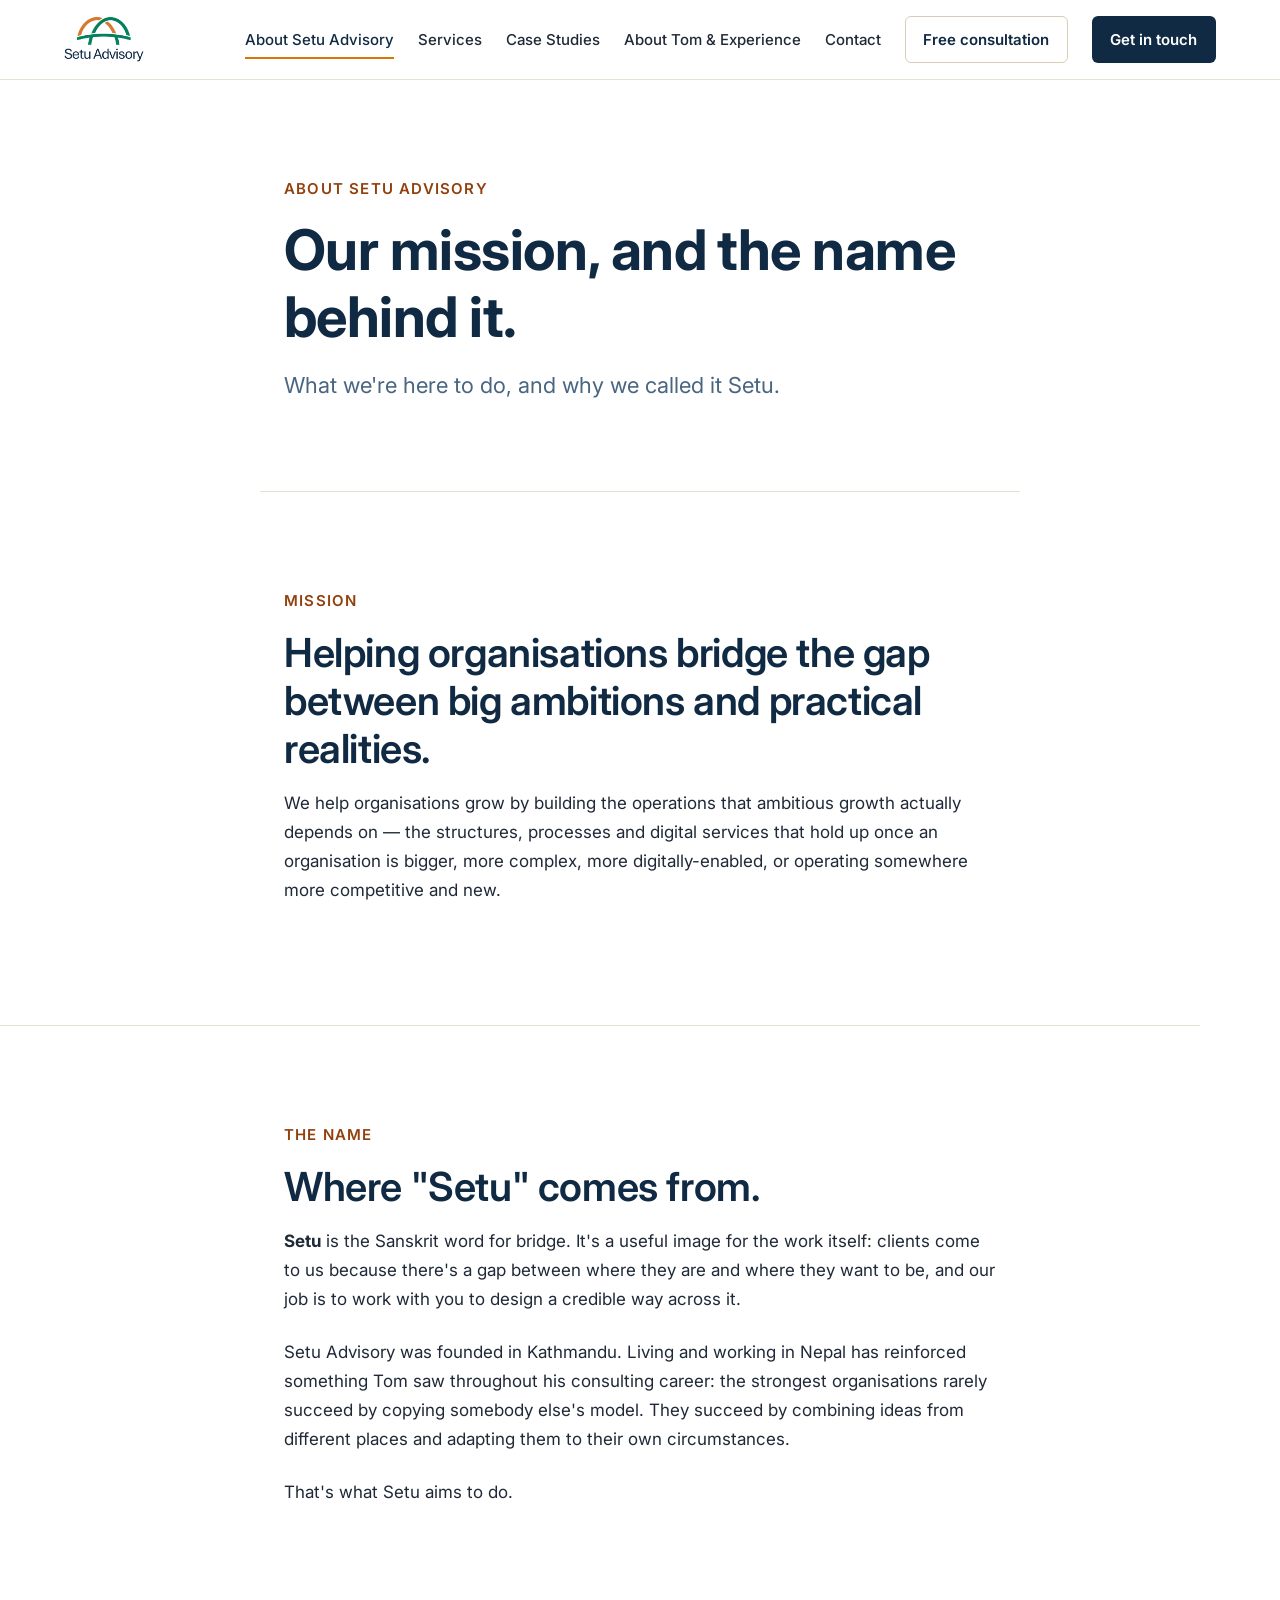
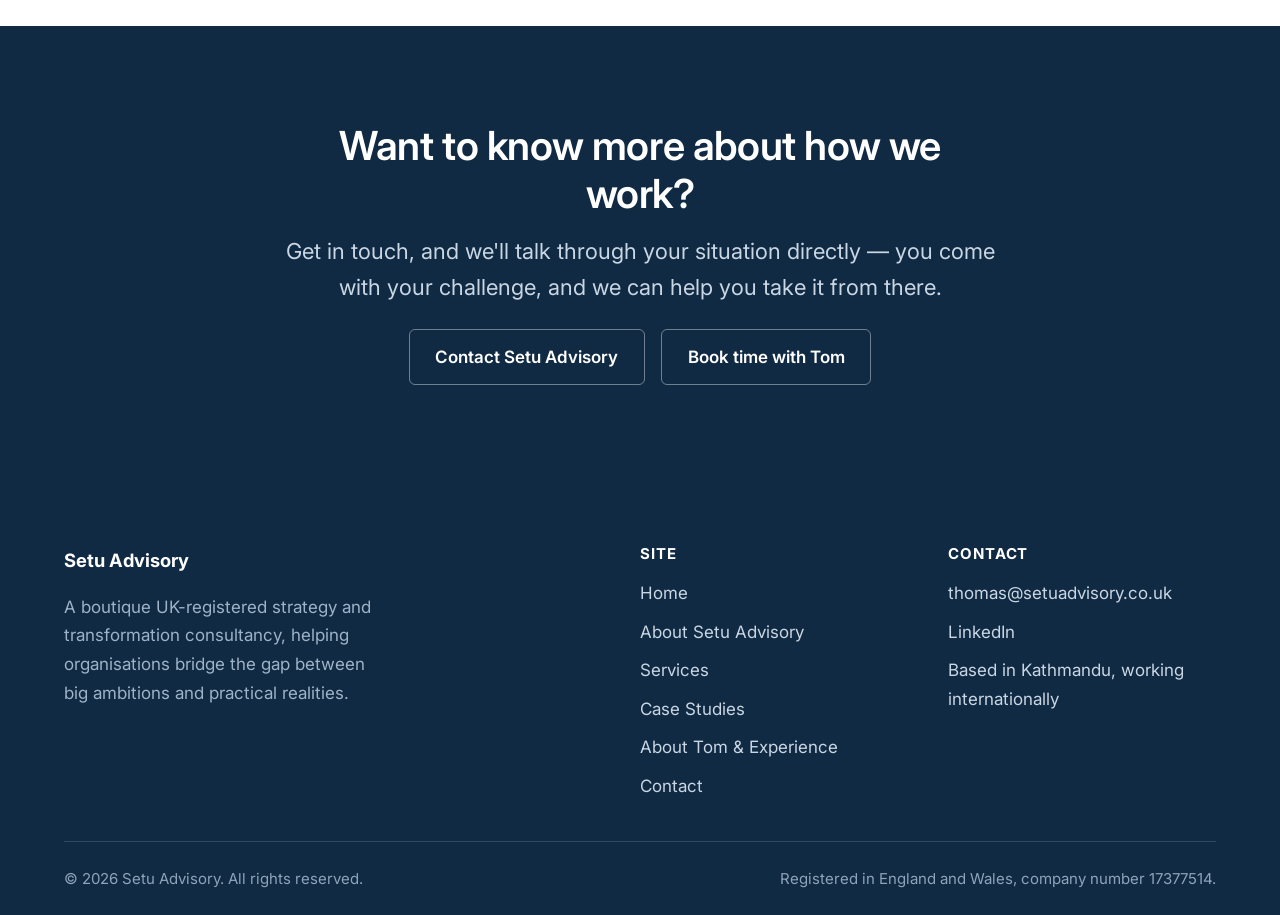
==== commit f2caaca1: "sept 6th go live version" ====
--- a/about.html
+++ b/about.html
@@ -23,19 +23,15 @@
         <span></span>
       </button>
       <ul class="nav-links" id="nav-links">
-        <li><a href="index.html">Home</a></li>
         <li><a href="about.html" aria-current="page">About Setu Advisory</a></li>
         <li><a href="services.html">Services</a></li>
         <li><a href="case-studies.html">Case Studies</a></li>
-        <li><a href="team.html">About Tom</a></li>
+        <li><a href="team.html">About Tom &amp; Experience</a></li>
         <li><a href="contact.html">Contact</a></li>
-        <li class="nav-cta-mobile"><a href="contact.html" class="btn btn-primary">Get in touch</a></li>
-        <li class="nav-cta-mobile"><a href="https://outlook.office.com/bookwithme/user/1473d8aa62ce41c8b2084eeffc072113@setuadvisory.co.uk/meetingtype/dMQkPKHw8kKmW9pJiiw7EA2?anonymous&ismsaljsauthenabled&ep=email" target="_blank" rel="noopener" class="btn btn-secondary">Free consultation</a></li>
+        <li class="nav-cta-item"><a href="https://outlook.office.com/bookwithme/user/1473d8aa62ce41c8b2084eeffc072113@setuadvisory.co.uk/meetingtype/dMQkPKHw8kKmW9pJiiw7EA2?anonymous&ismsaljsauthenabled&ep=email" target="_blank" rel="noopener" class="btn-secondary">Free consultation</a></li>
+        <li class="nav-cta-item"><a href="contact.html" class="btn-primary">Get in touch</a></li>
       </ul>
-      <div class="nav-cta-group">
-        <a href="https://outlook.office.com/bookwithme/user/1473d8aa62ce41c8b2084eeffc072113@setuadvisory.co.uk/meetingtype/dMQkPKHw8kKmW9pJiiw7EA2?anonymous&ismsaljsauthenabled&ep=email" target="_blank" rel="noopener" class="btn btn-secondary">Free consultation</a>
-        <a href="contact.html" class="btn btn-primary">Get in touch</a>
-      </div>
+      
     </nav>
   </header>
 
@@ -50,7 +46,7 @@
     <section class="section">
       <div class="container-narrow">
         <span class="eyebrow">Mission</span>
-        <h2>Organisations fit for global competition.</h2>
+        <h2>Helping organisations bridge the gap between big ambitions and practical realities.</h2>
         <p>We help organisations grow by building the operations that ambitious growth actually depends on — the structures, processes and digital services that hold up once an organisation is bigger, more complex, more digitally-enabled, or operating somewhere more competitive and new.</p>
       </div>
     </section>
@@ -61,9 +57,11 @@
       <div class="container-narrow">
         <span class="eyebrow">The name</span>
         <h2>Where "Setu" comes from.</h2>
-        <p><strong>Setu</strong> is the Sanskrit word for bridge. It's a useful image for the work itself: clients come to us because there's a gap between where they are and where they want to be, and our job is to design a credible way across it.</p>
+        <p><strong>Setu</strong> is the Sanskrit word for bridge. It's a useful image for the work itself: clients come to us because there's a gap between where they are and where they want to be, and our job is to work with you to design a credible way across it.</p>
 
-        <p>The name also reflects where the firm began. Setu Advisory took shape while Tom was living in Nepal, working with a Nepal-led non-profit as a first client — British expertise and international perspective, brought together rather than imposed. A bridge doesn't ask you to abandon either side, which is exactly the spirit we're aiming for.</p>
+        <p>Setu Advisory was founded in Kathmandu. Living and working in Nepal has reinforced something Tom saw throughout his consulting career: the strongest organisations rarely succeed by copying somebody else's model. They succeed by combining ideas from different places and adapting them to their own circumstances.</p>
+
+        <p>That's what Setu aims to do.</p>
       </div>
     </section>
 
@@ -85,25 +83,25 @@
       <div class="footer-grid">
         <div>
           <p class="footer-brand">Setu Advisory</p>
-          <p class="footer-tagline">A boutique UK-registered strategy and transformation consultancy, helping organisations scale and compete at a global level.</p>
+          <p class="footer-tagline">A boutique UK-registered strategy and transformation consultancy, helping organisations bridge the gap between big ambitions and practical realities.</p>
         </div>
         <div>
-          <p class="footer-heading">Site</p>
+          <h2 class="footer-heading">Site</h2>
           <ul class="footer-links">
             <li><a href="index.html">Home</a></li>
             <li><a href="about.html">About Setu Advisory</a></li>
             <li><a href="services.html">Services</a></li>
             <li><a href="case-studies.html">Case Studies</a></li>
-            <li><a href="team.html">About Tom</a></li>
+            <li><a href="team.html">About Tom &amp; Experience</a></li>
             <li><a href="contact.html">Contact</a></li>
           </ul>
         </div>
         <div>
-          <p class="footer-heading">Contact</p>
+          <h2 class="footer-heading">Contact</h2>
           <ul class="footer-links">
             <li><a href="mailto:thomas@setuadvisory.co.uk">thomas@setuadvisory.co.uk</a></li>
             <li><a href="https://www.linkedin.com/in/tomhschneider/" target="_blank" rel="noopener">LinkedIn</a></li>
-            <li>Based in Kathmandu, but willing to travel</li>
+            <li>Based in Kathmandu, working internationally</li>
           </ul>
         </div>
       </div>
--- a/css/styles.css
+++ b/css/styles.css
@@ -9,7 +9,8 @@
 :root {
   /* Colour — Setu Advisory style guide */
   --color-primary: #102A43;      /* deep navy — text, headings, nav, footer */
-  --color-accent: #D97706;       /* mustard — accents, emphasis, links, CTAs */
+  --color-accent: #D97706;       /* mustard — decorative use only (borders, icons, backgrounds) */
+  --color-accent-text: #92400E;  /* darker amber — WCAG AAA (7:1) safe for text and links */
   --color-green: #2F6F52;        /* green — secondary signal, positive outcomes */
   --color-background: #FFFFFF;
   --color-text: #1F2937;
@@ -71,7 +72,7 @@
 h2 { font-size: var(--fs-h2); }
 h3 { font-size: var(--fs-h3); }
 p { margin: 0 0 var(--space-3); }
-a { color: var(--color-accent); text-decoration: none; }
+a { color: var(--color-accent-text); text-decoration: underline; text-underline-offset: 2px; }
 a:hover { color: var(--color-primary); }
 a:focus-visible,
 button:focus-visible,
@@ -111,7 +112,7 @@
   font-weight: 600;
   text-transform: uppercase;
   letter-spacing: 0.08em;
-  color: var(--color-accent);
+  color: var(--color-accent-text);
   margin-bottom: var(--space-2);
 }
 .lead {
@@ -154,6 +155,7 @@
   border-radius: var(--radius);
   border: 1px solid transparent;
   cursor: pointer;
+  text-decoration: none;
   transition: background-color 0.15s ease, color 0.15s ease, border-color 0.15s ease;
 }
 .btn-primary {
@@ -213,14 +215,36 @@
   font-size: var(--fs-small);
   padding: 0.5rem 0;
   border-bottom: 2px solid transparent;
+  text-decoration: none;
 }
 .nav-links a:hover,
 .nav-links a[aria-current="page"] {
   color: var(--color-primary);
   border-bottom-color: var(--color-accent);
 }
-.nav-cta-group { display: none; gap: 0.6rem; }
-.nav-cta-mobile { display: none; }
+
+/* Nav CTA buttons — a single set of items, styled as buttons at every
+   width, rather than duplicate mobile/desktop markup. */
+.nav-links li.nav-cta-item {
+  border-bottom: none;
+}
+.nav-links li.nav-cta-item a {
+  display: inline-flex;
+  align-items: center;
+  gap: 0.5rem;
+  font-family: var(--font-base);
+  font-weight: 600;
+  padding: 0.7rem 1.3rem;
+  border-radius: var(--radius);
+  border: 1px solid transparent;
+  text-decoration: none;
+  transition: background-color 0.15s ease, color 0.15s ease, border-color 0.15s ease;
+}
+.nav-links li.nav-cta-item a.btn-primary { background: var(--color-primary); color: #fff; }
+.nav-links li.nav-cta-item a.btn-primary:hover { background: #0B1F32; color: #fff; }
+.nav-links li.nav-cta-item a.btn-secondary { background: transparent; color: var(--color-primary); border-color: var(--color-border-strong); }
+.nav-links li.nav-cta-item a.btn-secondary:hover { border-color: var(--color-primary); background: var(--color-light-grey); }
+
 .nav-toggle {
   display: none;
   background: none;
@@ -249,8 +273,8 @@
 .nav-toggle span::after { top: 6px; }
 
 @media (min-width: 1024px) {
-  .nav-cta-group { display: flex; }
-  .nav-cta-group .btn { padding: 0.6rem 1.1rem; font-size: var(--fs-small); }
+  .nav-links li.nav-cta-item { width: auto; }
+  .nav-links li.nav-cta-item a { padding: 0.6rem 1.1rem; font-size: var(--fs-small); width: auto; }
 }
 
 @media (max-width: 1023px) {
@@ -277,7 +301,14 @@
     padding: var(--space-2) var(--space-3);
     border-bottom: 1px solid var(--color-border);
   }
-  .nav-links .nav-cta-mobile { display: block; padding: var(--space-2) var(--space-3); }
+  .nav-links li.nav-cta-item { padding: var(--space-1) var(--space-3); }
+  .nav-links li.nav-cta-item a {
+    display: block;
+    width: 100%;
+    text-align: center;
+    border-bottom: none;
+    margin: 0.25rem 0;
+  }
 }
 
 /* ---- 6. Hero ------------------------------------------------ */
@@ -331,6 +362,7 @@
   margin-top: var(--space-2);
   font-weight: 600;
   font-size: var(--fs-small);
+  text-decoration: none;
 }
 
 /* ---- 8. Two-column layout ------------------------------------ */
@@ -388,7 +420,7 @@
 .service-number {
   font-size: var(--fs-small);
   font-weight: 700;
-  color: var(--color-accent);
+  color: var(--color-accent-text);
   letter-spacing: 0.06em;
   display: block;
   margin-bottom: var(--space-2);
@@ -523,7 +555,7 @@
   margin-bottom: var(--space-2);
 }
 .footer-links { list-style: none; display: grid; gap: 0.6rem; }
-.footer-links a { color: #C9D6E3; }
+.footer-links a { color: #C9D6E3; text-decoration: none; }
 .footer-links a:hover { color: #fff; }
 .footer-bottom {
   display: flex;
@@ -601,7 +633,7 @@
 
 /* ---- 18. Brand logo -------------------------------------------------- */
 .brand-logo {
-  height: 42px;
+  height: 46px;
   width: auto;
   display: block;
 }
@@ -749,7 +781,7 @@
   font-weight: 600;
   color: var(--color-primary);
 }
-.accordion-trigger:hover { color: var(--color-accent); }
+.accordion-trigger:hover { color: var(--color-accent-text); }
 .accordion-icon {
   flex-shrink: 0;
   color: var(--color-accent);
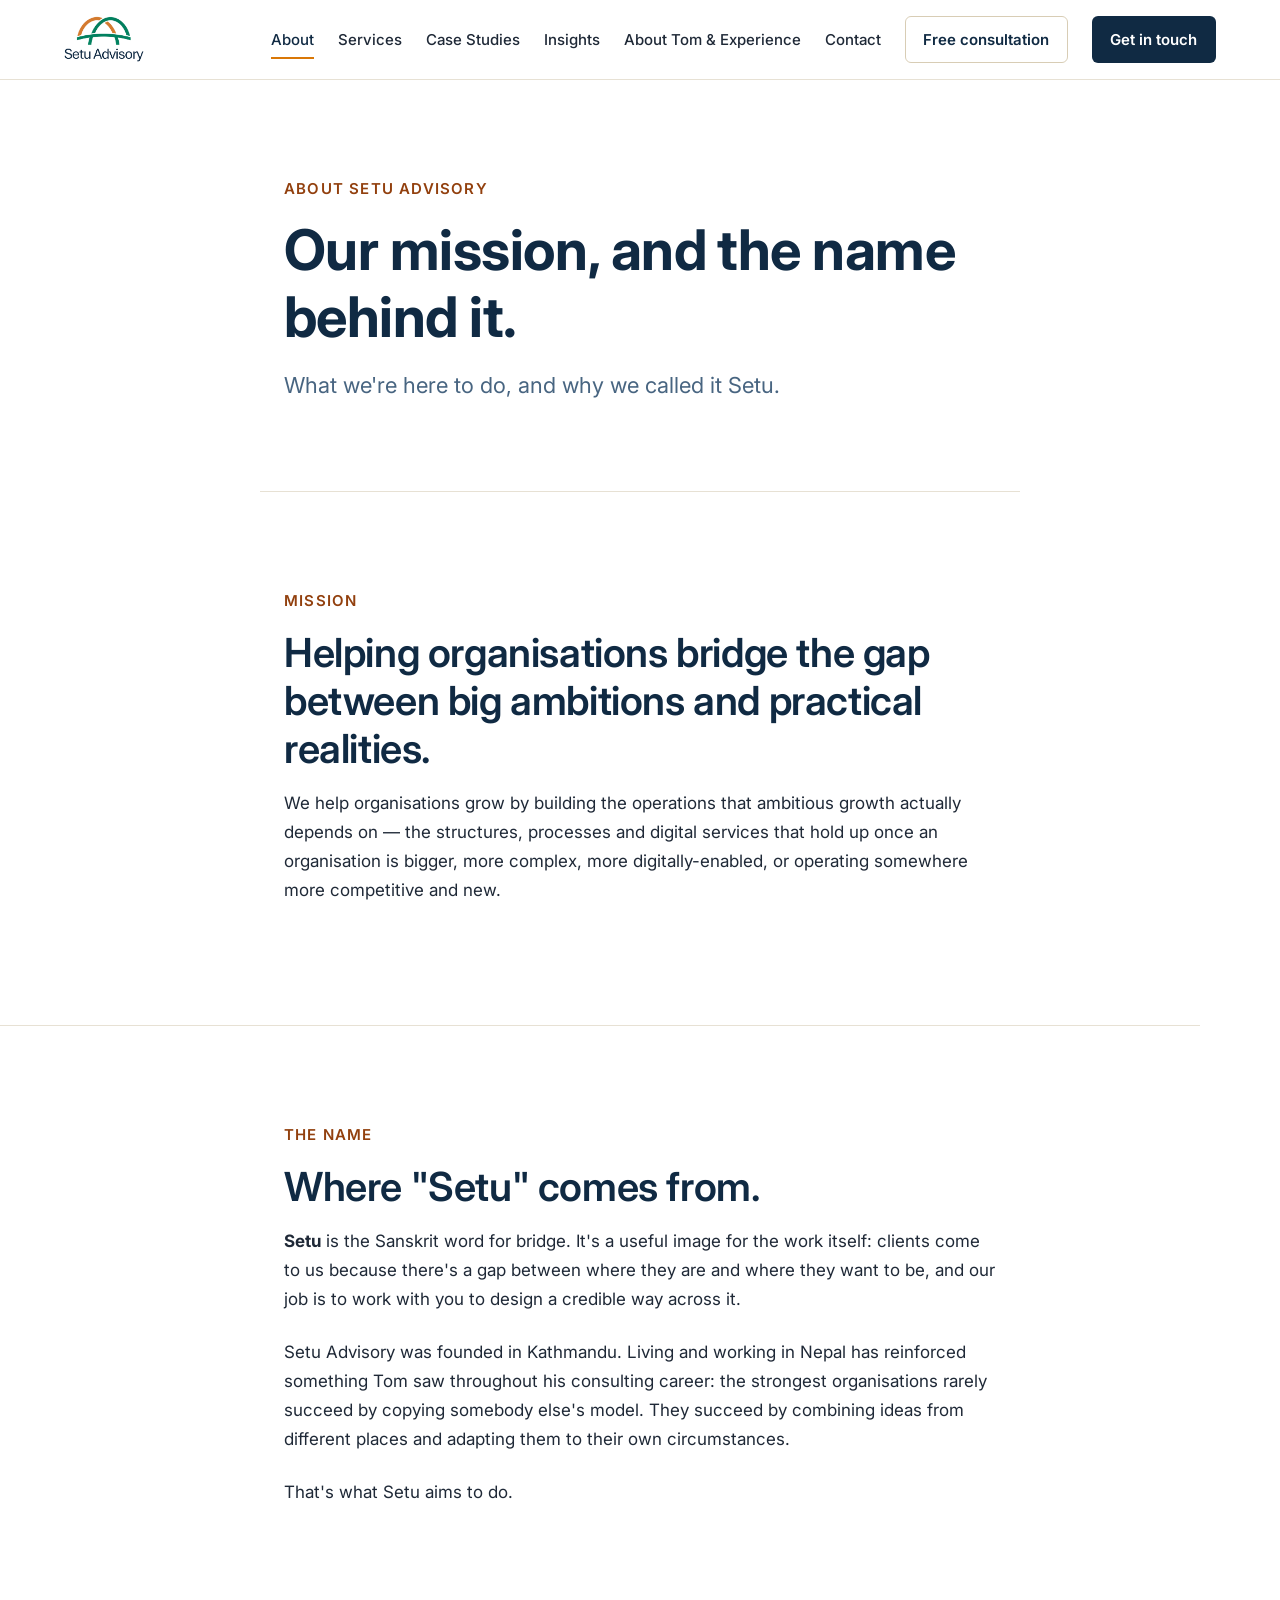
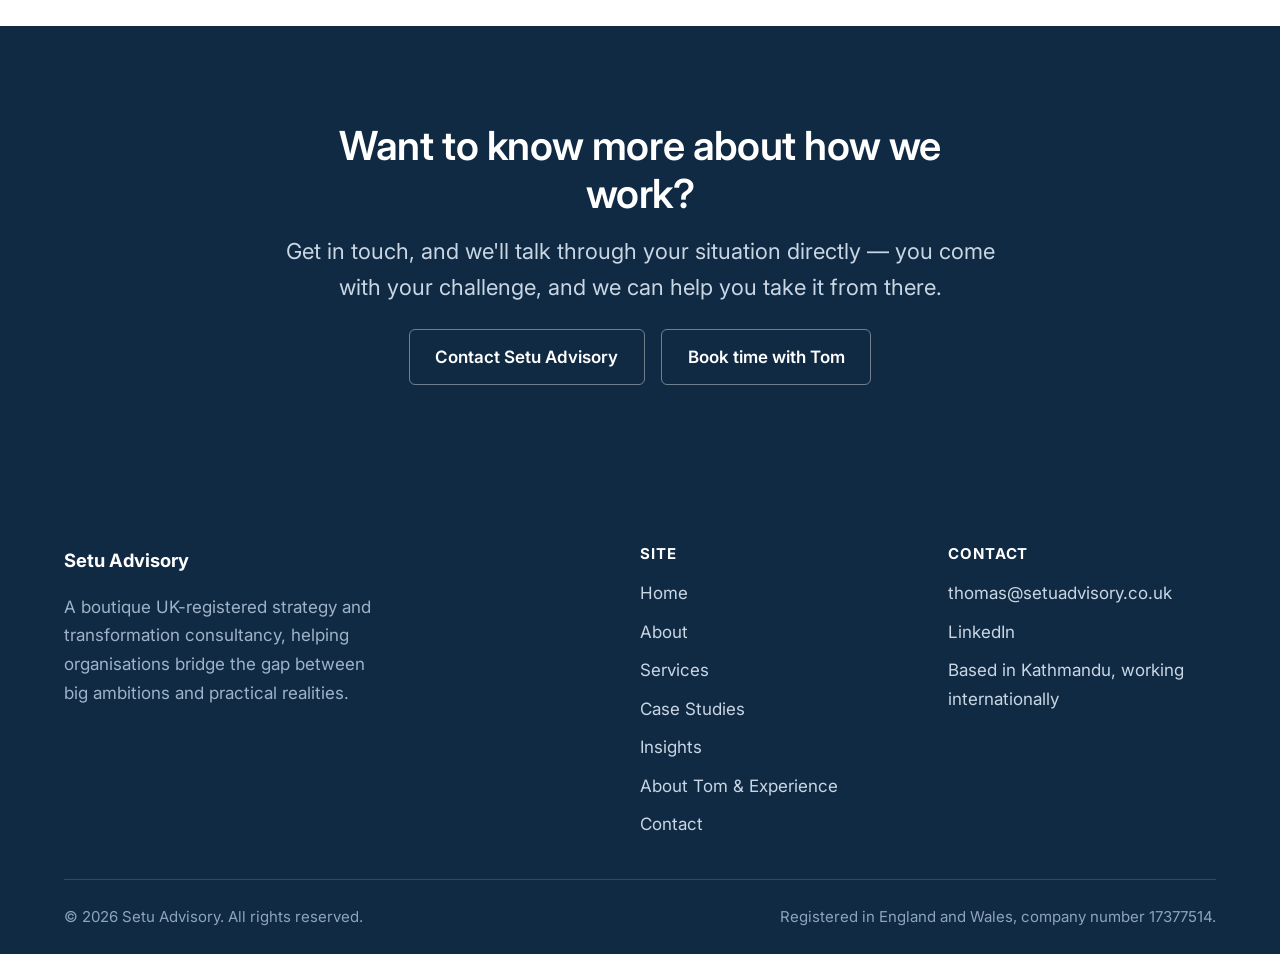
==== commit 7e98aa4e: "Late October upload to include the article i wrote" ====
--- a/about.html
+++ b/about.html
@@ -23,9 +23,10 @@
         <span></span>
       </button>
       <ul class="nav-links" id="nav-links">
-        <li><a href="about.html" aria-current="page">About Setu Advisory</a></li>
+        <li><a href="about.html" aria-current="page">About</a></li>
         <li><a href="services.html">Services</a></li>
         <li><a href="case-studies.html">Case Studies</a></li>
+        <li><a href="insights.html">Insights</a></li>
         <li><a href="team.html">About Tom &amp; Experience</a></li>
         <li><a href="contact.html">Contact</a></li>
         <li class="nav-cta-item"><a href="https://outlook.office.com/bookwithme/user/1473d8aa62ce41c8b2084eeffc072113@setuadvisory.co.uk/meetingtype/dMQkPKHw8kKmW9pJiiw7EA2?anonymous&ismsaljsauthenabled&ep=email" target="_blank" rel="noopener" class="btn-secondary">Free consultation</a></li>
@@ -89,9 +90,10 @@
           <h2 class="footer-heading">Site</h2>
           <ul class="footer-links">
             <li><a href="index.html">Home</a></li>
-            <li><a href="about.html">About Setu Advisory</a></li>
+            <li><a href="about.html">About</a></li>
             <li><a href="services.html">Services</a></li>
             <li><a href="case-studies.html">Case Studies</a></li>
+            <li><a href="insights.html">Insights</a></li>
             <li><a href="team.html">About Tom &amp; Experience</a></li>
             <li><a href="contact.html">Contact</a></li>
           </ul>
